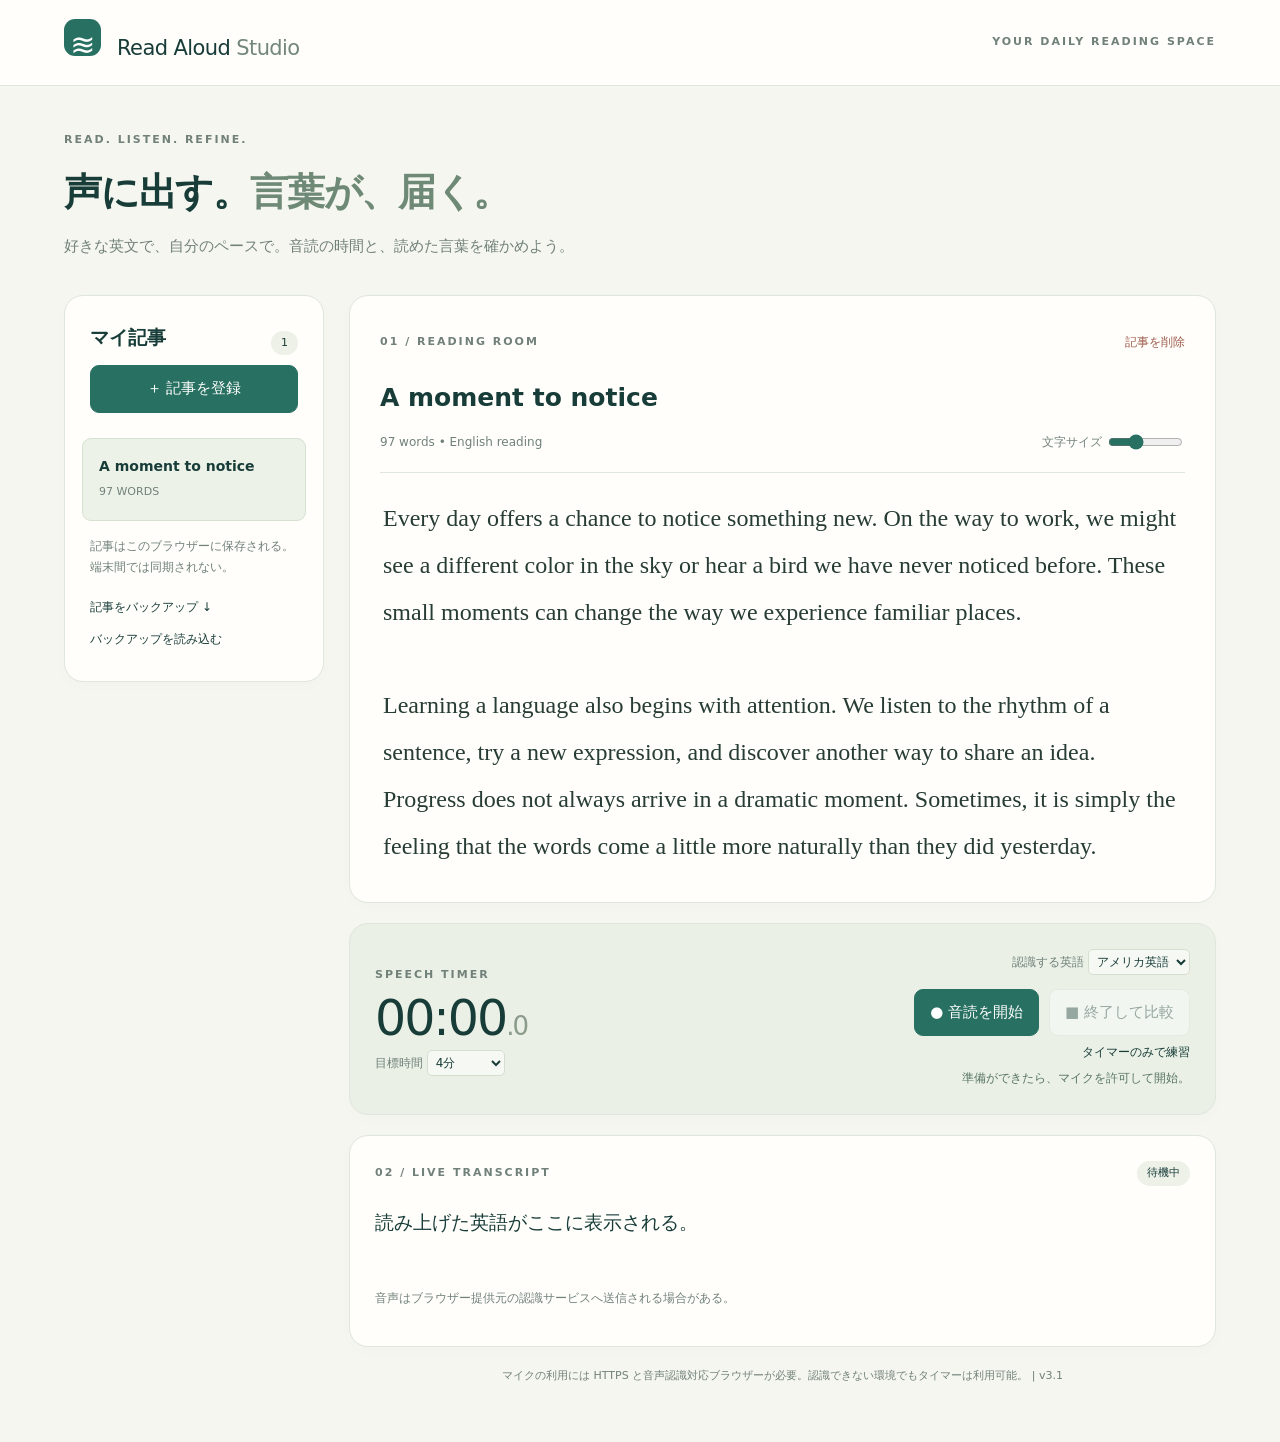
==== index.html @ 23aca97c "Add files via upload" ====
<!doctype html><html lang="ja"><head><meta charset="UTF-8"><meta name="viewport" content="width=device-width,initial-scale=1"><title>Read Aloud Studio — 米語の読み上げ</title><link rel="stylesheet" href="style.css?v=13"></head><body>
<header><a class="brand" href="./"><span class="brand-icon">≋</span> Read Aloud <b>Studio</b></a><span class="tag">YOUR DAILY READING SPACE</span></header>
<main><div class="intro"><div class="eyebrow">READ. LISTEN. REFINE.</div><h1>声に出す。<span>言葉が、届く。</span></h1><p>好きな英文で、自分のペースで。音読の時間と、読めた言葉を確かめよう。</p></div>
<div class="layout"><aside class="panel"><div class="row"><h2>マイ記事</h2><span id="count" class="badge"></span></div><button id="add" class="primary wide">＋ 記事を登録</button><div id="articles"></div><p class="small">記事はこのブラウザーに保存される。端末間では同期されない。</p><button id="export" class="quiet">記事をバックアップ ↓</button><label class="quiet file">バックアップを読み込む<input id="import" type="file" accept="application/json,.json" hidden></label></aside>
<section class="workspace"><div class="panel reader"><div class="row"><span class="eyebrow">01 / READING ROOM</span><button id="delete" class="quiet danger">記事を削除</button></div><h2 id="title"></h2><div class="row metadata"><span id="words"></span><label>文字サイズ <input id="font" type="range" min="18" max="36" value="24"></label></div><div id="passage" lang="en"></div><div id="empty" hidden>「記事を登録」から、練習する英文を追加。</div></div>
<div class="panel controls"><div><span class="eyebrow">SPEECH TIMER</span><div id="timer">00:00<span>.0</span></div><label class="small">目標時間 <select id="target"><option value="0">設定なし</option><option value="60">1分</option><option value="120">2分</option><option value="180">3分</option><option value="240" selected>4分</option><option value="300">5分</option></select></label><p id="targetNote" class="small"></p></div><div class="action"><label class="small">認識する英語 <select id="language"><option value="en-US">アメリカ英語</option><option value="en-GB">イギリス英語</option></select></label><div class="buttons"><button id="start" class="primary">● 音読を開始</button><button id="stop" disabled>■ 終了して比較</button></div><button id="timerOnly" class="quiet">タイマーのみで練習</button><div id="status" role="status">準備ができたら、マイクを許可して開始。</div></div></div>
<div class="panel"><div class="row"><span class="eyebrow">02 / LIVE TRANSCRIPT</span><span class="badge" id="live">待機中</span></div><div id="transcript" lang="en">読み上げた英語がここに表示される。</div><p class="small">音声はブラウザー提供元の認識サービスへ送信される場合がある。</p><audio id="playback" controls hidden></audio></div>
<div id="results" class="panel" hidden><div class="eyebrow">03 / YOUR SESSION</div><h2>今回の音読</h2><div class="stats"><div><strong id="score">—</strong><span>原文との一致率（％）</span></div><div><strong id="wpm">—</strong><span>認識語数 / 分（WPM）</span></div></div><p class="small">読み直しや小さな認識の違いを気にせず、音読を続けよう。</p><details><summary>点数について</summary><p>一致と判定した原文の単語数 ÷ 原文の単語数 × 100。発音そのものの正確さを測定した値ではない。WPMは認識語数÷経過分数（沈黙を含む）。</p></details><h3>文ごとの対比</h3><p class="small">書き起こしを原文の順序に合わせて文ごとに表示する。</p><p id="modelSpeechStatus" class="small" role="status"></p><ol id="sentenceScores"></ol></div>
<p class="footnote">マイクの利用には HTTPS と音声認識対応ブラウザーが必要。認識できない環境でもタイマーは利用可能。 | v3.1</p></section></div></main>
<dialog id="editor"><form id="articleForm"><div class="row"><h2>練習する記事を登録</h2><button type="button" id="cancel" class="quiet">閉じる ×</button></div><label>タイトル<input id="newTitle" maxlength="120" required placeholder="例：明日のスピーチ"></label><label>英文<textarea id="newText" rows="10" required placeholder="音読したい英文を貼り付ける（2,000語まで）"></textarea></label><label class="split-option"><input id="splitArticle" type="checkbox">40〜80語程度に分けて一括登録</label><p class="small" id="formNote">英語の文章をそのまま登録できる。</p><button class="primary wide" type="submit">記事を保存</button></form></dialog><script src="comparison.js?v=20261115-31"></script><script src="article-chunks.js"></script><script src="pronunciation-dictionary.js"></script><script src="pronunciation.js"></script><script src="app.js?v=20261115-ipa1"></script></body></html>
---- style.css ----
:root{--ink:#183d39;--muted:#71817a;--green:#287061;--line:#dfe6de;--paper:#fffefa}*{box-sizing:border-box}body{margin:0;background:#f5f6ef;color:var(--ink);font:15px/1.7 system-ui,-apple-system,sans-serif}header{height:86px;border-bottom:1px solid var(--line);padding:0 5%;display:flex;align-items:center;justify-content:space-between;background:var(--paper)}.brand{font-size:21px;text-decoration:none;color:var(--ink);letter-spacing:-.6px}.brand b{font-weight:400;color:#73877a}.brand-icon{display:inline-grid;place-items:center;background:var(--green);color:white;border-radius:11px;width:37px;height:37px;margin-right:10px;font-size:30px}.tag,.eyebrow{font-size:11px;letter-spacing:2px;font-weight:650;color:var(--muted)}main{max-width:1360px;margin:auto;padding:45px 5%}.intro{margin-bottom:35px}h1{font-size:38px;font-weight:600;letter-spacing:-1.2px;margin:10px 0}h1 span{color:#6e8975}.intro p{color:var(--muted);margin:0}.layout{display:grid;grid-template-columns:260px minmax(0,1fr);gap:25px;align-items:start}.panel{background:var(--paper);border:1px solid var(--line);border-radius:19px;padding:25px;margin-bottom:20px;box-shadow:0 4px 16px #1a403604}.row{display:flex;justify-content:space-between;align-items:center;gap:12px}h2{font-size:19px;margin:0 0 12px}h3{font-size:16px}.badge{background:#edf1e8;border-radius:20px;font-size:11px;padding:3px 10px;white-space:nowrap}button,select,input,textarea{font:inherit}button,.file{cursor:pointer;border:1px solid var(--line);border-radius:9px;padding:10px 15px;background:white;color:var(--ink)}button:hover{background:#eef3eb}button:focus-visible,a:focus-visible,input:focus-visible,textarea:focus-visible,select:focus-visible{outline:3px solid #cea862;outline-offset:3px}.primary{background:var(--green);color:white;border-color:var(--green)}.primary:hover{background:#1c594c}.wide{width:100%}.quiet{border:0;background:transparent;font-size:12px;padding:6px 0}.danger{color:#9d5b4d}button:disabled{opacity:.4;cursor:default}.small{font-size:12px;color:var(--muted);line-height:1.8}.file{display:block}.article{width:100%;text-align:left;margin-top:10px;padding:16px;border-color:transparent;background:transparent}.article.selected{background:#edf2e8;border-color:#d6e1cf}.article strong{display:block;font-size:14px}.article span{font-size:11px;color:var(--muted)}#articles{margin:15px -8px;max-height:410px;overflow:auto}.reader{padding:30px}#title{font-size:25px;margin-top:19px}.metadata{font-size:12px;color:var(--muted);padding-bottom:20px;border-bottom:1px solid var(--line)}input[type=range]{width:75px;accent-color:var(--green);vertical-align:middle}#passage{font:24px/1.95 Georgia,serif;white-space:pre-wrap;max-height:440px;overflow:auto;padding:22px 3px 2px;color:#263c34}.controls{display:flex;justify-content:space-between;gap:20px;align-items:center;background:#eaf0e6}#timer{font-size:49px;line-height:1.3;font-variant-numeric:tabular-nums;letter-spacing:-2px}#timer span{font-size:26px;color:#8b9b89}.action{text-align:right}.buttons{display:flex;gap:10px;margin-top:14px}select{border:1px solid #d5dfd0;border-radius:5px;padding:4px;background:#ffffff88;color:var(--ink);font-size:12px}#status{font-size:12px;color:#577464;max-width:360px}#transcript{font:19px/1.8 Georgia,serif;min-height:90px;padding:20px 0;white-space:pre-wrap}#transcript em{color:#94a191}audio{width:100%;margin-top:10px}.stats{display:grid;grid-template-columns:repeat(3,1fr);gap:10px;margin:22px 0 30px}.stats>div{background:#f2f4eb;padding:20px;border-radius:12px}.stats strong{display:block;font-size:37px;font-weight:500}.stats span{font-size:11px;color:var(--muted)}table{width:100%;border-collapse:collapse;text-align:left;font-size:13px}th,td{padding:12px;border-bottom:1px solid var(--line)}th{color:var(--muted);font-weight:500}.tablewrap{overflow:auto}details{margin-top:22px;font-size:12px;color:var(--muted)}summary{cursor:pointer}.footnote{font-size:11px;color:var(--muted);text-align:center}dialog{border:1px solid var(--line);border-radius:18px;width:min(580px,93vw);padding:28px;background:var(--paper);color:var(--ink)}dialog::backdrop{background:#13382c66;backdrop-filter:blur(3px)}form label{display:block;font-size:13px;margin:15px 0}form input,textarea{display:block;width:100%;margin-top:8px;padding:12px;border:1px solid var(--line);border-radius:8px;background:white;color:var(--ink)}textarea{resize:vertical}#targetNote{margin:0;color:#a36537}[hidden]{display:none!important}@media(max-width:850px){.layout{grid-template-columns:1fr}aside.panel{margin-bottom:0}#articles{display:flex;max-height:160px}.article{min-width:180px}.tag{display:none}.controls{flex-wrap:wrap}.action{text-align:left}.stats strong{font-size:30px}h1{font-size:29px}main{padding:28px 5%}.reader,.panel{padding:20px}.stats>div{padding:12px}.buttons{flex-wrap:wrap}header{height:72px}}

.stats{grid-template-columns:repeat(2,minmax(0,1fr))}


#sentenceScores { padding-left: 1.5rem; }
#sentenceScores li { padding: .65rem 0; border-bottom: 1px solid var(--line); }
#sentenceScores .sentence-score { display: inline-block; margin-bottom: .45rem; }
.sentence-columns { display: grid; grid-template-columns: repeat(2, minmax(0, 1fr)); gap: .65rem; }
.sentence-columns > div { padding: .65rem .8rem; background: #f6f8fa; border-radius: .6rem; min-width: 0; }
.sentence-columns b { font-size: .8rem; }
.sentence-columns p { margin: .3rem 0 0; overflow-wrap: anywhere; }
@media (max-width: 520px) { .sentence-columns { grid-template-columns: 1fr; } }

.model-speech { margin-top: .5rem; min-height: 44px; font-size: .85rem; }
#modelSpeechStatus:empty { display: none; }

#editor .split-option { display: flex; align-items: center; gap: .5rem; }
#editor .split-option input { width: auto; margin: 0; }
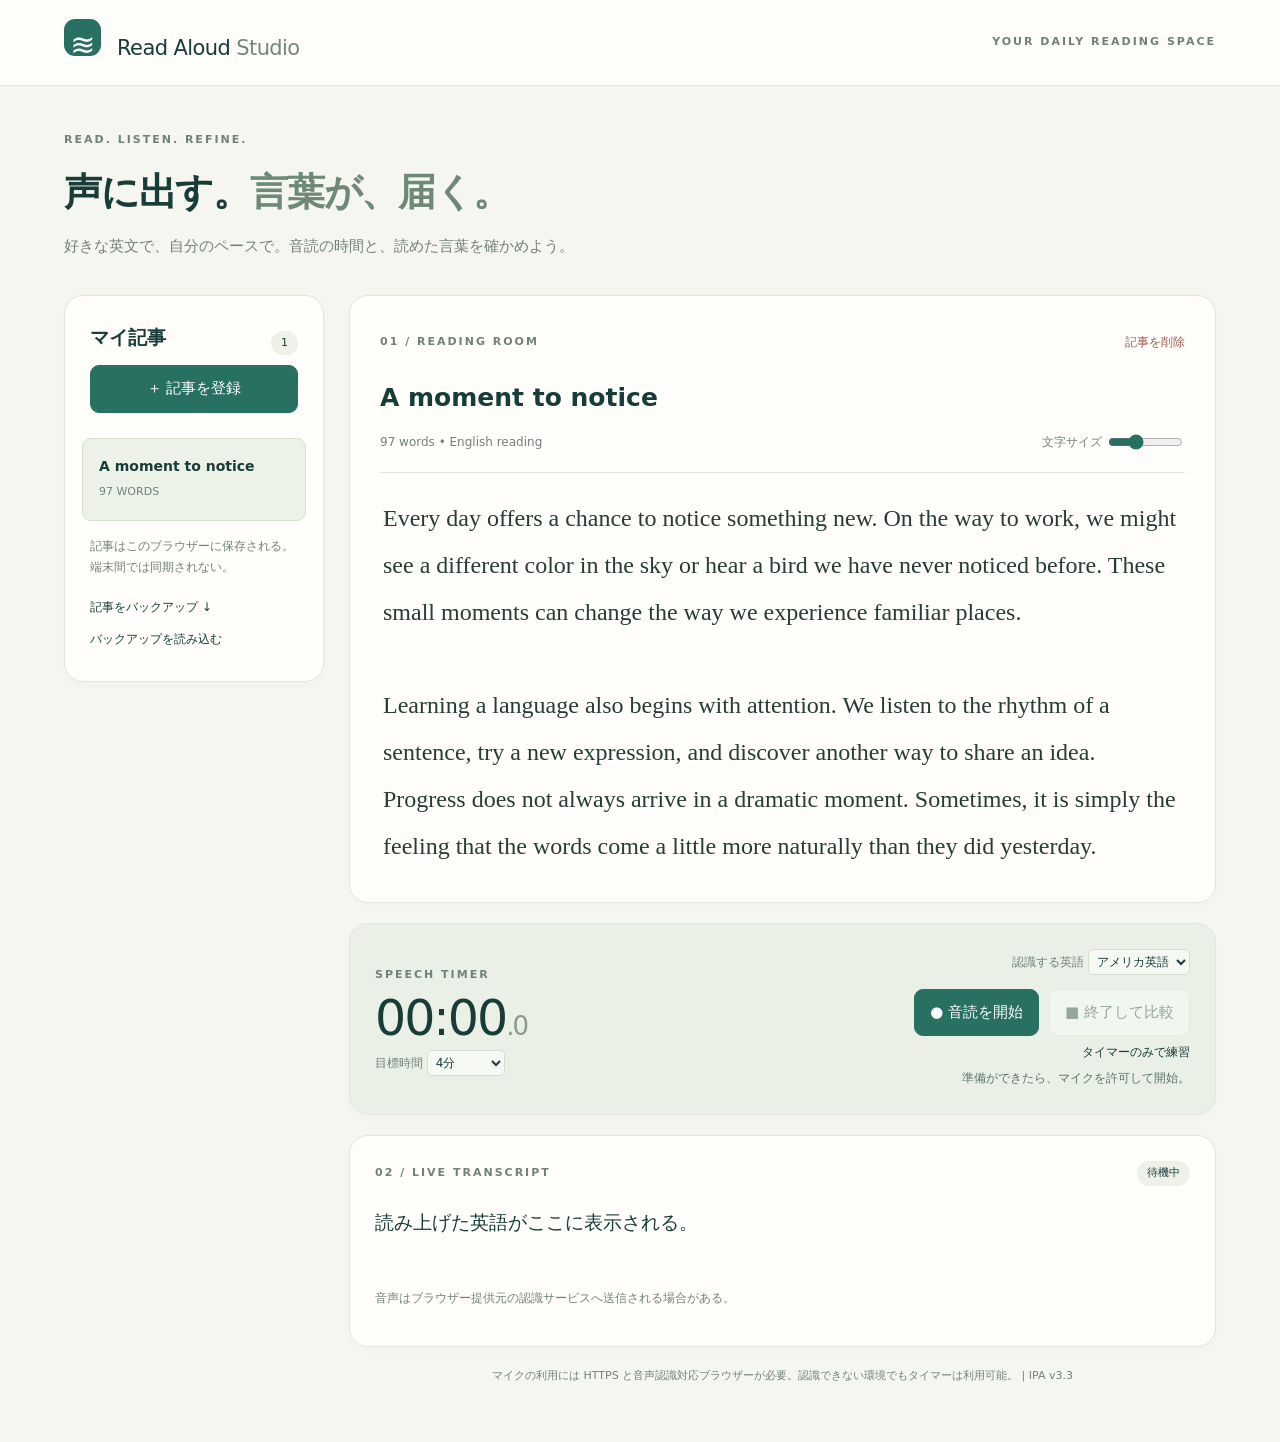
==== commit 245c2eae: "Add files via upload" ====
--- a/index.html
+++ b/index.html
@@ -6,5 +6,5 @@
 <div class="panel controls"><div><span class="eyebrow">SPEECH TIMER</span><div id="timer">00:00<span>.0</span></div><label class="small">目標時間 <select id="target"><option value="0">設定なし</option><option value="60">1分</option><option value="120">2分</option><option value="180">3分</option><option value="240" selected>4分</option><option value="300">5分</option></select></label><p id="targetNote" class="small"></p></div><div class="action"><label class="small">認識する英語 <select id="language"><option value="en-US">アメリカ英語</option><option value="en-GB">イギリス英語</option></select></label><div class="buttons"><button id="start" class="primary">● 音読を開始</button><button id="stop" disabled>■ 終了して比較</button></div><button id="timerOnly" class="quiet">タイマーのみで練習</button><div id="status" role="status">準備ができたら、マイクを許可して開始。</div></div></div>
 <div class="panel"><div class="row"><span class="eyebrow">02 / LIVE TRANSCRIPT</span><span class="badge" id="live">待機中</span></div><div id="transcript" lang="en">読み上げた英語がここに表示される。</div><p class="small">音声はブラウザー提供元の認識サービスへ送信される場合がある。</p><audio id="playback" controls hidden></audio></div>
 <div id="results" class="panel" hidden><div class="eyebrow">03 / YOUR SESSION</div><h2>今回の音読</h2><div class="stats"><div><strong id="score">—</strong><span>原文との一致率（％）</span></div><div><strong id="wpm">—</strong><span>認識語数 / 分（WPM）</span></div></div><p class="small">読み直しや小さな認識の違いを気にせず、音読を続けよう。</p><details><summary>点数について</summary><p>一致と判定した原文の単語数 ÷ 原文の単語数 × 100。発音そのものの正確さを測定した値ではない。WPMは認識語数÷経過分数（沈黙を含む）。</p></details><h3>文ごとの対比</h3><p class="small">書き起こしを原文の順序に合わせて文ごとに表示する。</p><p id="modelSpeechStatus" class="small" role="status"></p><ol id="sentenceScores"></ol></div>
-<p class="footnote">マイクの利用には HTTPS と音声認識対応ブラウザーが必要。認識できない環境でもタイマーは利用可能。 | v3.1</p></section></div></main>
-<dialog id="editor"><form id="articleForm"><div class="row"><h2>練習する記事を登録</h2><button type="button" id="cancel" class="quiet">閉じる ×</button></div><label>タイトル<input id="newTitle" maxlength="120" required placeholder="例：明日のスピーチ"></label><label>英文<textarea id="newText" rows="10" required placeholder="音読したい英文を貼り付ける（2,000語まで）"></textarea></label><label class="split-option"><input id="splitArticle" type="checkbox">40〜80語程度に分けて一括登録</label><p class="small" id="formNote">英語の文章をそのまま登録できる。</p><button class="primary wide" type="submit">記事を保存</button></form></dialog><script src="comparison.js?v=20261115-31"></script><script src="article-chunks.js"></script><script src="pronunciation-dictionary.js"></script><script src="pronunciation.js"></script><script src="app.js?v=20261115-ipa1"></script></body></html>
+<p class="footnote">マイクの利用には HTTPS と音声認識対応ブラウザーが必要。認識できない環境でもタイマーは利用可能。 | IPA v3.3</p></section></div></main>
+<dialog id="editor"><form id="articleForm"><div class="row"><h2>練習する記事を登録</h2><button type="button" id="cancel" class="quiet">閉じる ×</button></div><label>タイトル<input id="newTitle" maxlength="120" required placeholder="例：明日のスピーチ"></label><label>英文<textarea id="newText" rows="10" required placeholder="音読したい英文を貼り付ける（2,000語まで）"></textarea></label><label class="split-option"><input id="splitArticle" type="checkbox">40〜80語程度に分けて一括登録</label><p class="small" id="formNote">英語の文章をそのまま登録できる。</p><button class="primary wide" type="submit">記事を保存</button></form></dialog><script src="comparison.js?v=20261115-31"></script><script src="article-chunks.js"></script><script src="pronunciation-dictionary.js"></script><script src="pronunciation-v3.js"></script><script src="app-ipa-v3.js"></script></body></html>
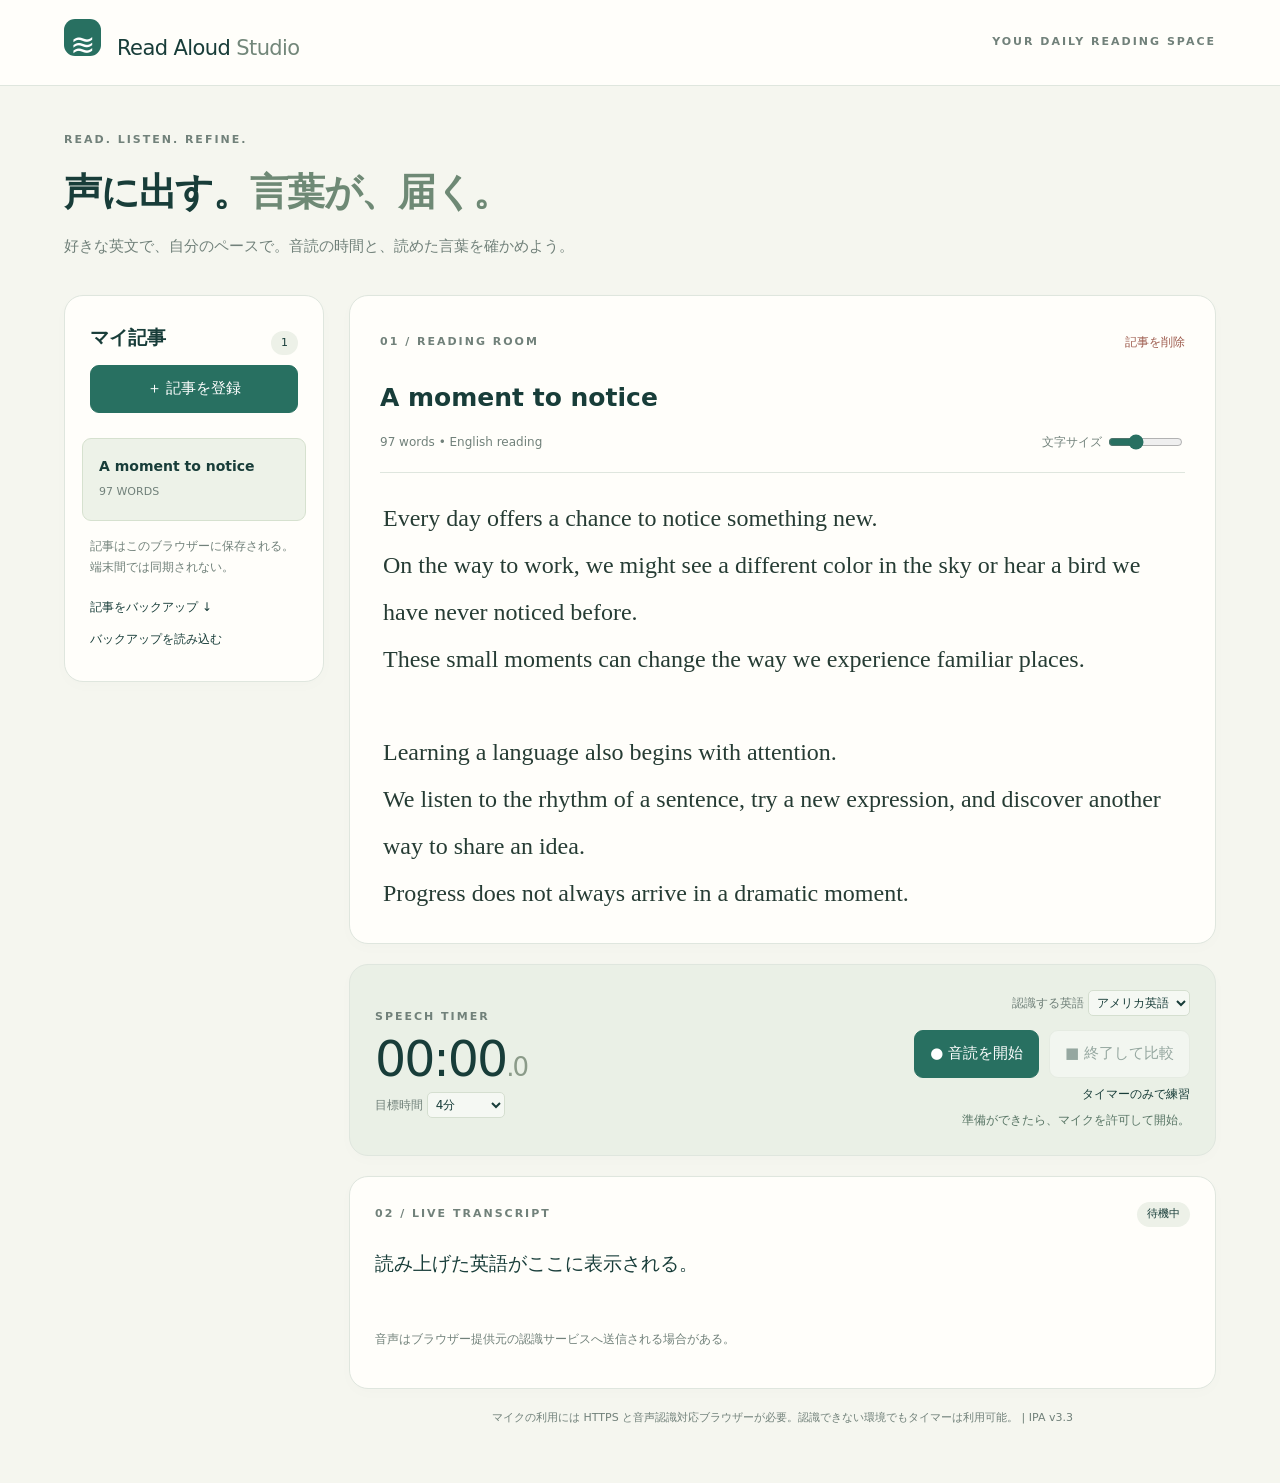
==== commit ce9cfdec: "Add files via upload" ====
--- a/index.html
+++ b/index.html
@@ -7,4 +7,4 @@
 <div class="panel"><div class="row"><span class="eyebrow">02 / LIVE TRANSCRIPT</span><span class="badge" id="live">待機中</span></div><div id="transcript" lang="en">読み上げた英語がここに表示される。</div><p class="small">音声はブラウザー提供元の認識サービスへ送信される場合がある。</p><audio id="playback" controls hidden></audio></div>
 <div id="results" class="panel" hidden><div class="eyebrow">03 / YOUR SESSION</div><h2>今回の音読</h2><div class="stats"><div><strong id="score">—</strong><span>原文との一致率（％）</span></div><div><strong id="wpm">—</strong><span>認識語数 / 分（WPM）</span></div></div><p class="small">読み直しや小さな認識の違いを気にせず、音読を続けよう。</p><details><summary>点数について</summary><p>一致と判定した原文の単語数 ÷ 原文の単語数 × 100。発音そのものの正確さを測定した値ではない。WPMは認識語数÷経過分数（沈黙を含む）。</p></details><h3>文ごとの対比</h3><p class="small">書き起こしを原文の順序に合わせて文ごとに表示する。</p><p id="modelSpeechStatus" class="small" role="status"></p><ol id="sentenceScores"></ol></div>
 <p class="footnote">マイクの利用には HTTPS と音声認識対応ブラウザーが必要。認識できない環境でもタイマーは利用可能。 | IPA v3.3</p></section></div></main>
-<dialog id="editor"><form id="articleForm"><div class="row"><h2>練習する記事を登録</h2><button type="button" id="cancel" class="quiet">閉じる ×</button></div><label>タイトル<input id="newTitle" maxlength="120" required placeholder="例：明日のスピーチ"></label><label>英文<textarea id="newText" rows="10" required placeholder="音読したい英文を貼り付ける（2,000語まで）"></textarea></label><label class="split-option"><input id="splitArticle" type="checkbox">40〜80語程度に分けて一括登録</label><p class="small" id="formNote">英語の文章をそのまま登録できる。</p><button class="primary wide" type="submit">記事を保存</button></form></dialog><script src="comparison.js?v=20261115-31"></script><script src="article-chunks.js"></script><script src="pronunciation-dictionary.js"></script><script src="pronunciation-v3.js"></script><script src="app-ipa-v3.js"></script></body></html>
+<dialog id="editor"><form id="articleForm"><div class="row"><h2>練習する記事を登録</h2><button type="button" id="cancel" class="quiet">閉じる ×</button></div><label>タイトル<input id="newTitle" maxlength="120" required placeholder="例：明日のスピーチ"></label><label>英文<textarea id="newText" rows="10" required placeholder="英日混在の原稿も貼り付け可能（英文2,000語まで）"></textarea></label><label class="split-option"><input id="splitArticle" type="checkbox">40〜80語程度に分けて一括登録</label><p class="small" id="formNote">英語の文章をそのまま登録できる。</p><button class="primary wide" type="submit">記事を保存</button></form></dialog><script src="comparison.js?v=20261115-31"></script><script src="article-chunks.js"></script><script src="pronunciation-dictionary.js"></script><script src="pronunciation-v3.js"></script><script src="english-only.js?v=1"></script><script src="app-english-only.js?v=1"></script></body></html>
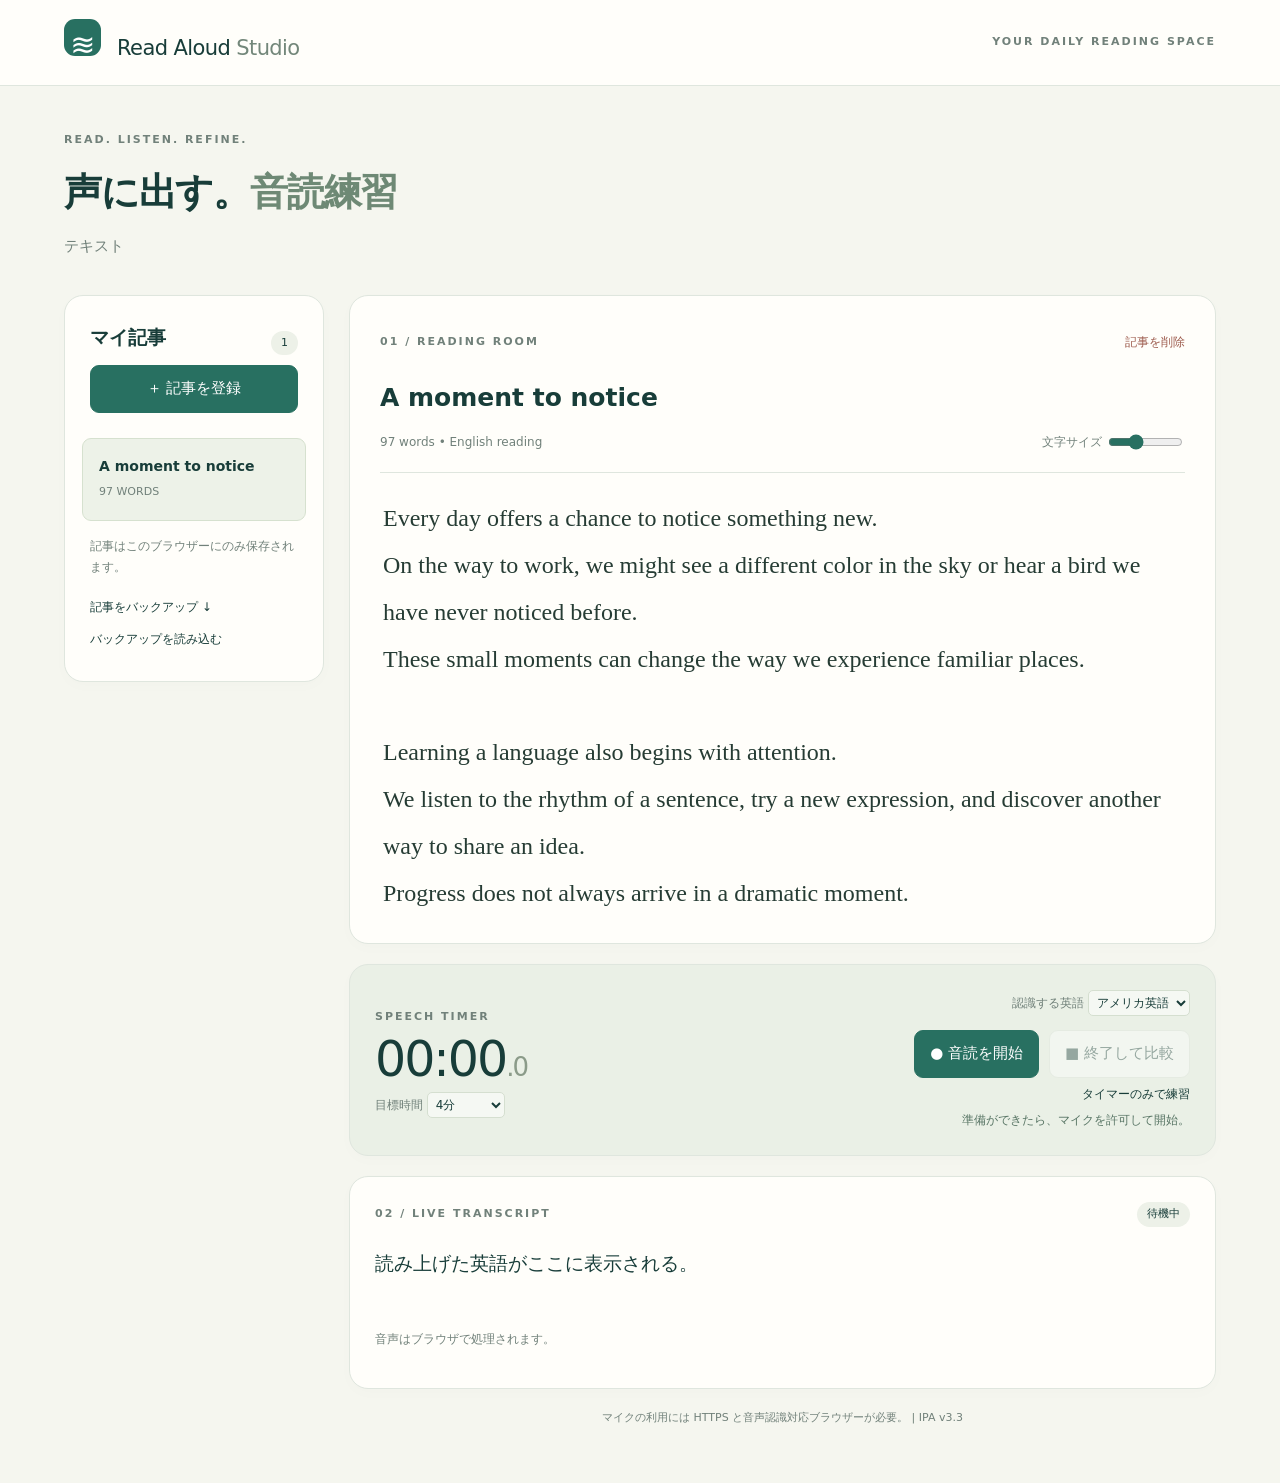
==== commit ec7c047d: "Update index.html" ====
--- a/index.html
+++ b/index.html
@@ -1,10 +1,10 @@
-<!doctype html><html lang="ja"><head><meta charset="UTF-8"><meta name="viewport" content="width=device-width,initial-scale=1"><title>Read Aloud Studio — 米語の読み上げ</title><link rel="stylesheet" href="style.css?v=13"></head><body>
+<!doctype html><html lang="ja"><head><meta charset="UTF-8"><meta name="viewport" content="width=device-width,initial-scale=1"><title>Read Aloud Studio</title><link rel="stylesheet" href="style.css?v=13"></head><body>
 <header><a class="brand" href="./"><span class="brand-icon">≋</span> Read Aloud <b>Studio</b></a><span class="tag">YOUR DAILY READING SPACE</span></header>
-<main><div class="intro"><div class="eyebrow">READ. LISTEN. REFINE.</div><h1>声に出す。<span>言葉が、届く。</span></h1><p>好きな英文で、自分のペースで。音読の時間と、読めた言葉を確かめよう。</p></div>
-<div class="layout"><aside class="panel"><div class="row"><h2>マイ記事</h2><span id="count" class="badge"></span></div><button id="add" class="primary wide">＋ 記事を登録</button><div id="articles"></div><p class="small">記事はこのブラウザーに保存される。端末間では同期されない。</p><button id="export" class="quiet">記事をバックアップ ↓</button><label class="quiet file">バックアップを読み込む<input id="import" type="file" accept="application/json,.json" hidden></label></aside>
+<main><div class="intro"><div class="eyebrow">READ. LISTEN. REFINE.</div><h1>声に出す。<span>音読練習</span></h1><p>テキスト</p></p></div>
+<div class="layout"><aside class="panel"><div class="row"><h2>マイ記事</h2><span id="count" class="badge"></span></div><button id="add" class="primary wide">＋ 記事を登録</button><div id="articles"></div><p class="small">記事はこのブラウザーにのみ保存されます。</p><button id="export" class="quiet">記事をバックアップ ↓</button><label class="quiet file">バックアップを読み込む<input id="import" type="file" accept="application/json,.json" hidden></label></aside>
 <section class="workspace"><div class="panel reader"><div class="row"><span class="eyebrow">01 / READING ROOM</span><button id="delete" class="quiet danger">記事を削除</button></div><h2 id="title"></h2><div class="row metadata"><span id="words"></span><label>文字サイズ <input id="font" type="range" min="18" max="36" value="24"></label></div><div id="passage" lang="en"></div><div id="empty" hidden>「記事を登録」から、練習する英文を追加。</div></div>
 <div class="panel controls"><div><span class="eyebrow">SPEECH TIMER</span><div id="timer">00:00<span>.0</span></div><label class="small">目標時間 <select id="target"><option value="0">設定なし</option><option value="60">1分</option><option value="120">2分</option><option value="180">3分</option><option value="240" selected>4分</option><option value="300">5分</option></select></label><p id="targetNote" class="small"></p></div><div class="action"><label class="small">認識する英語 <select id="language"><option value="en-US">アメリカ英語</option><option value="en-GB">イギリス英語</option></select></label><div class="buttons"><button id="start" class="primary">● 音読を開始</button><button id="stop" disabled>■ 終了して比較</button></div><button id="timerOnly" class="quiet">タイマーのみで練習</button><div id="status" role="status">準備ができたら、マイクを許可して開始。</div></div></div>
-<div class="panel"><div class="row"><span class="eyebrow">02 / LIVE TRANSCRIPT</span><span class="badge" id="live">待機中</span></div><div id="transcript" lang="en">読み上げた英語がここに表示される。</div><p class="small">音声はブラウザー提供元の認識サービスへ送信される場合がある。</p><audio id="playback" controls hidden></audio></div>
-<div id="results" class="panel" hidden><div class="eyebrow">03 / YOUR SESSION</div><h2>今回の音読</h2><div class="stats"><div><strong id="score">—</strong><span>原文との一致率（％）</span></div><div><strong id="wpm">—</strong><span>認識語数 / 分（WPM）</span></div></div><p class="small">読み直しや小さな認識の違いを気にせず、音読を続けよう。</p><details><summary>点数について</summary><p>一致と判定した原文の単語数 ÷ 原文の単語数 × 100。発音そのものの正確さを測定した値ではない。WPMは認識語数÷経過分数（沈黙を含む）。</p></details><h3>文ごとの対比</h3><p class="small">書き起こしを原文の順序に合わせて文ごとに表示する。</p><p id="modelSpeechStatus" class="small" role="status"></p><ol id="sentenceScores"></ol></div>
-<p class="footnote">マイクの利用には HTTPS と音声認識対応ブラウザーが必要。認識できない環境でもタイマーは利用可能。 | IPA v3.3</p></section></div></main>
-<dialog id="editor"><form id="articleForm"><div class="row"><h2>練習する記事を登録</h2><button type="button" id="cancel" class="quiet">閉じる ×</button></div><label>タイトル<input id="newTitle" maxlength="120" required placeholder="例：明日のスピーチ"></label><label>英文<textarea id="newText" rows="10" required placeholder="英日混在の原稿も貼り付け可能（英文2,000語まで）"></textarea></label><label class="split-option"><input id="splitArticle" type="checkbox">40〜80語程度に分けて一括登録</label><p class="small" id="formNote">英語の文章をそのまま登録できる。</p><button class="primary wide" type="submit">記事を保存</button></form></dialog><script src="comparison.js?v=20261115-31"></script><script src="article-chunks.js"></script><script src="pronunciation-dictionary.js"></script><script src="pronunciation-v3.js"></script><script src="english-only.js?v=1"></script><script src="app-english-only.js?v=1"></script></body></html>
+<div class="panel"><div class="row"><span class="eyebrow">02 / LIVE TRANSCRIPT</span><span class="badge" id="live">待機中</span></div><div id="transcript" lang="en">読み上げた英語がここに表示される。</div><p class="small">音声はブラウザで処理されます。</p><audio id="playback" controls hidden></audio></div>
+<div id="results" class="panel" hidden><div class="eyebrow">03 / YOUR SESSION</div><h2>今回の音読</h2><div class="stats"><div><strong id="score">—</strong><span>原文との一致率（％）</span></div><div><strong id="wpm">—</strong><span>認識語数 / 分（WPM）</span></div></div><p class="small">点数は参考までに</p><details><summary>点数について</summary><p>一致単語数 ÷ 原文の単語数 × 100。WPMは認識語数÷経過分数。</p></details><h3>文ごとの対比</h3><p class="small">書き起こしを原文の順序に合わせて文ごとに表示する。</p><p id="modelSpeechStatus" class="small" role="status"></p><ol id="sentenceScores"></ol></div>
+<p class="footnote">マイクの利用には HTTPS と音声認識対応ブラウザーが必要。 | IPA v3.3</p></section></div></main>
+<dialog id="editor"><form id="articleForm"><div class="row"><h2>練習する記事を登録</h2><button type="button" id="cancel" class="quiet">閉じる ×</button></div><label>タイトル<input id="newTitle" maxlength="120" required placeholder="例：明日のスピーチ"></label><label>英文<textarea id="newText" rows="10" required placeholder="英日混在の原稿も貼り付け可能（英文2,000語まで）"></textarea></label><label class="split-option"><input id="splitArticle" type="checkbox">40〜80語程度に分けて一括登録</label><p class="small" id="formNote">英語の文章をそのまま登録できる。</p><button class="primary wide" type="submit">記事を保存</button></form></dialog><script src="comparison.js?v=20261115-31"></script><script src="article-chunks.js"></script><script src="pronunciation-dictionary.js"></script><script src="pronunciation-v3.js"></script><script src="english-only.js?v=1"></script><script src="reading-compare-v4.js"></script><script src="app-english-only.js?v=4"></script></body></html>
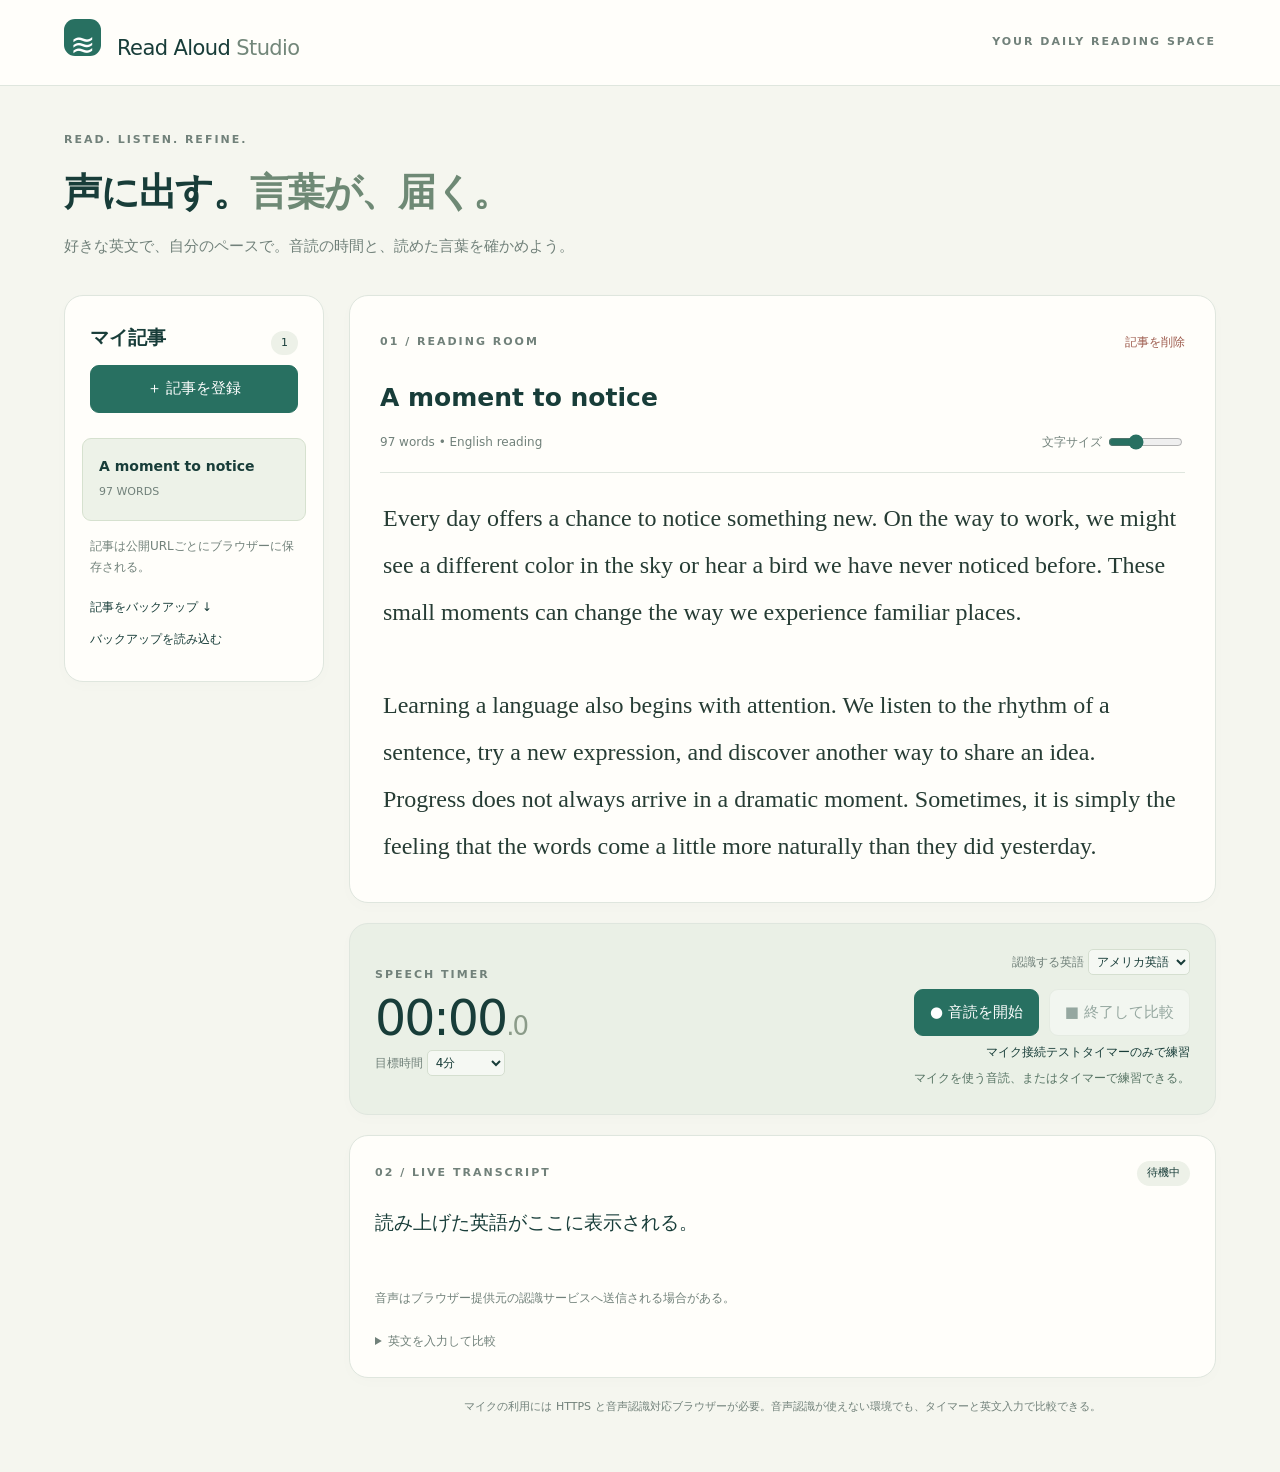
==== commit e1eae09a: "Add files via upload" ====
--- a/index.html
+++ b/index.html
@@ -1,10 +1,15 @@
-<!doctype html><html lang="ja"><head><meta charset="UTF-8"><meta name="viewport" content="width=device-width,initial-scale=1"><title>Read Aloud Studio</title><link rel="stylesheet" href="style.css?v=13"></head><body>
+<!doctype html><html lang="ja"><head><meta charset="UTF-8"><meta name="viewport" content="width=device-width,initial-scale=1"><title>Read Aloud Studio — 米語の読み上げ</title><link rel="stylesheet" href="./style.css"></head><body>
 <header><a class="brand" href="./"><span class="brand-icon">≋</span> Read Aloud <b>Studio</b></a><span class="tag">YOUR DAILY READING SPACE</span></header>
-<main><div class="intro"><div class="eyebrow">READ. LISTEN. REFINE.</div><h1>声に出す。<span>音読練習</span></h1><p>テキスト</p></p></div>
-<div class="layout"><aside class="panel"><div class="row"><h2>マイ記事</h2><span id="count" class="badge"></span></div><button id="add" class="primary wide">＋ 記事を登録</button><div id="articles"></div><p class="small">記事はこのブラウザーにのみ保存されます。</p><button id="export" class="quiet">記事をバックアップ ↓</button><label class="quiet file">バックアップを読み込む<input id="import" type="file" accept="application/json,.json" hidden></label></aside>
+<main><div class="intro"><div class="eyebrow">READ. LISTEN. REFINE.</div><h1>声に出す。<span>言葉が、届く。</span></h1><p>好きな英文で、自分のペースで。音読の時間と、読めた言葉を確かめよう。</p></div>
+<div class="layout"><aside class="panel"><div class="row"><h2>マイ記事</h2><span id="count" class="badge"></span></div><button id="add" class="primary wide">＋ 記事を登録</button><div id="articles"></div><p class="small">記事は公開URLごとにブラウザーに保存される。<span id="storageStatus" role="status"></span></p><button id="export" class="quiet">記事をバックアップ ↓</button><label class="quiet file">バックアップを読み込む<input id="import" type="file" accept="application/json,.json" hidden></label></aside>
 <section class="workspace"><div class="panel reader"><div class="row"><span class="eyebrow">01 / READING ROOM</span><button id="delete" class="quiet danger">記事を削除</button></div><h2 id="title"></h2><div class="row metadata"><span id="words"></span><label>文字サイズ <input id="font" type="range" min="18" max="36" value="24"></label></div><div id="passage" lang="en"></div><div id="empty" hidden>「記事を登録」から、練習する英文を追加。</div></div>
-<div class="panel controls"><div><span class="eyebrow">SPEECH TIMER</span><div id="timer">00:00<span>.0</span></div><label class="small">目標時間 <select id="target"><option value="0">設定なし</option><option value="60">1分</option><option value="120">2分</option><option value="180">3分</option><option value="240" selected>4分</option><option value="300">5分</option></select></label><p id="targetNote" class="small"></p></div><div class="action"><label class="small">認識する英語 <select id="language"><option value="en-US">アメリカ英語</option><option value="en-GB">イギリス英語</option></select></label><div class="buttons"><button id="start" class="primary">● 音読を開始</button><button id="stop" disabled>■ 終了して比較</button></div><button id="timerOnly" class="quiet">タイマーのみで練習</button><div id="status" role="status">準備ができたら、マイクを許可して開始。</div></div></div>
-<div class="panel"><div class="row"><span class="eyebrow">02 / LIVE TRANSCRIPT</span><span class="badge" id="live">待機中</span></div><div id="transcript" lang="en">読み上げた英語がここに表示される。</div><p class="small">音声はブラウザで処理されます。</p><audio id="playback" controls hidden></audio></div>
-<div id="results" class="panel" hidden><div class="eyebrow">03 / YOUR SESSION</div><h2>今回の音読</h2><div class="stats"><div><strong id="score">—</strong><span>原文との一致率（％）</span></div><div><strong id="wpm">—</strong><span>認識語数 / 分（WPM）</span></div></div><p class="small">点数は参考までに</p><details><summary>点数について</summary><p>一致単語数 ÷ 原文の単語数 × 100。WPMは認識語数÷経過分数。</p></details><h3>文ごとの対比</h3><p class="small">書き起こしを原文の順序に合わせて文ごとに表示する。</p><p id="modelSpeechStatus" class="small" role="status"></p><ol id="sentenceScores"></ol></div>
-<p class="footnote">マイクの利用には HTTPS と音声認識対応ブラウザーが必要。 | IPA v3.3</p></section></div></main>
-<dialog id="editor"><form id="articleForm"><div class="row"><h2>練習する記事を登録</h2><button type="button" id="cancel" class="quiet">閉じる ×</button></div><label>タイトル<input id="newTitle" maxlength="120" required placeholder="例：明日のスピーチ"></label><label>英文<textarea id="newText" rows="10" required placeholder="英日混在の原稿も貼り付け可能（英文2,000語まで）"></textarea></label><label class="split-option"><input id="splitArticle" type="checkbox">40〜80語程度に分けて一括登録</label><p class="small" id="formNote">英語の文章をそのまま登録できる。</p><button class="primary wide" type="submit">記事を保存</button></form></dialog><script src="comparison.js?v=20261115-31"></script><script src="article-chunks.js"></script><script src="pronunciation-dictionary.js"></script><script src="pronunciation-v3.js"></script><script src="english-only.js?v=1"></script><script src="reading-compare-v4.js"></script><script src="app-english-only.js?v=4"></script></body></html>
+<div class="panel controls"><div><span class="eyebrow">SPEECH TIMER</span><div id="timer">00:00<span>.0</span></div><label class="small">目標時間 <select id="target"><option value="0">設定なし</option><option value="60">1分</option><option value="120">2分</option><option value="180">3分</option><option value="240" selected>4分</option><option value="300">5分</option></select></label><p id="targetNote" class="small"></p></div><div class="action"><label class="small">認識する英語 <select id="language"><option value="en-US">アメリカ英語</option><option value="en-GB">イギリス英語</option></select></label><div class="buttons"><button id="start" class="primary">● 音読を開始</button><button id="stop" disabled>■ 終了して比較</button></div><button id="micTest" type="button" class="quiet">マイク接続テスト</button><button id="openDirect" type="button" class="quiet" hidden>別タブで開く</button><button id="timerOnly" class="quiet">タイマーのみで練習</button><div id="status" role="status">練習機能を読み込み中。この表示が続く場合は、公開フォルダーに studio-v9.js があるか確認してほしい。</div></div></div>
+<div class="panel"><div class="row"><span class="eyebrow">02 / LIVE TRANSCRIPT</span><span class="badge" id="live">待機中</span></div><div id="transcript" lang="en">読み上げた英語がここに表示される。</div><p class="small">音声はブラウザー提供元の認識サービスへ送信される場合がある。</p><details id="manual" hidden>
+<summary>英文を入力して比較</summary>
+<form id="manualForm"><label for="manualText">端末の音声入力で書き起こした英文や、手入力した英文を使える。</label>
+<textarea id="manualText" rows="4" maxlength="24000" lang="en" required></textarea>
+<button type="submit">入力した英文を比較</button></form></details></div>
+<div id="results" class="panel" hidden><div class="eyebrow">03 / YOUR SESSION</div><h2>今回の音読</h2><div class="stats"><div><strong id="score">—</strong><span>原文との一致率（％）</span></div><div><strong id="wpm">—</strong><span>認識語数 / 分（WPM）</span></div></div><p class="small">読み直しや小さな認識の違いを気にせず、音読を続けよう。</p><details><summary>点数について</summary><p>一致と判定した原文の単語数 ÷ 原文の単語数 × 100。発音そのものの正確さを測定した値ではない。WPMは認識語数÷経過分数（沈黙を含む）。</p></details><h3>文ごとの対比</h3><p class="small">書き起こしを原文の順序に合わせて文ごとに表示する。</p><p id="modelSpeechStatus" class="small" role="status"></p><ol id="sentenceScores"></ol></div>
+<p class="footnote">マイクの利用には HTTPS と音声認識対応ブラウザーが必要。音声認識が使えない環境でも、タイマーと英文入力で比較できる。</p></section></div></main>
+<section id="editor" hidden><form id="articleForm"><div class="row"><h2>練習する記事を登録</h2><button type="button" id="cancel" class="quiet">閉じる ×</button></div><label>タイトル<input id="newTitle" maxlength="120" required placeholder="例：明日のスピーチ"></label><label>英文<textarea id="newText" rows="10" required placeholder="英日混在の原稿も貼り付け可能（英文2,000語まで）"></textarea></label><label class="split-option"><input id="splitArticle" type="checkbox">40〜80語程度に分けて一括登録</label><p class="small" id="formNote">英語の文章をそのまま登録できる。</p><button class="primary wide" type="submit">記事を保存</button></form></section><noscript>練習機能を使うには JavaScript を有効にして、このページを開いてほしい。</noscript>
+<script src="./studio-v9.js" defer></script></body></html>
--- a/style.css
+++ b/style.css
@@ -17,3 +17,9 @@
 
 #editor .split-option { display: flex; align-items: center; gap: .5rem; }
 #editor .split-option input { width: auto; margin: 0; }
+
+[hidden]{display:none!important}
+#editor{position:fixed;inset:0;z-index:2;display:grid;place-items:center;overflow:auto;padding:12px;background:#13382c66}
+#articleForm{border:1px solid var(--line);border-radius:18px;width:min(580px,100%);max-height:95vh;overflow:auto;padding:clamp(14px,4vw,28px);background:var(--paper);color:var(--ink)}
+#manualText{display:block;width:100%;margin:8px 0}
+#storageStatus{display:block;color:var(--ink)}
